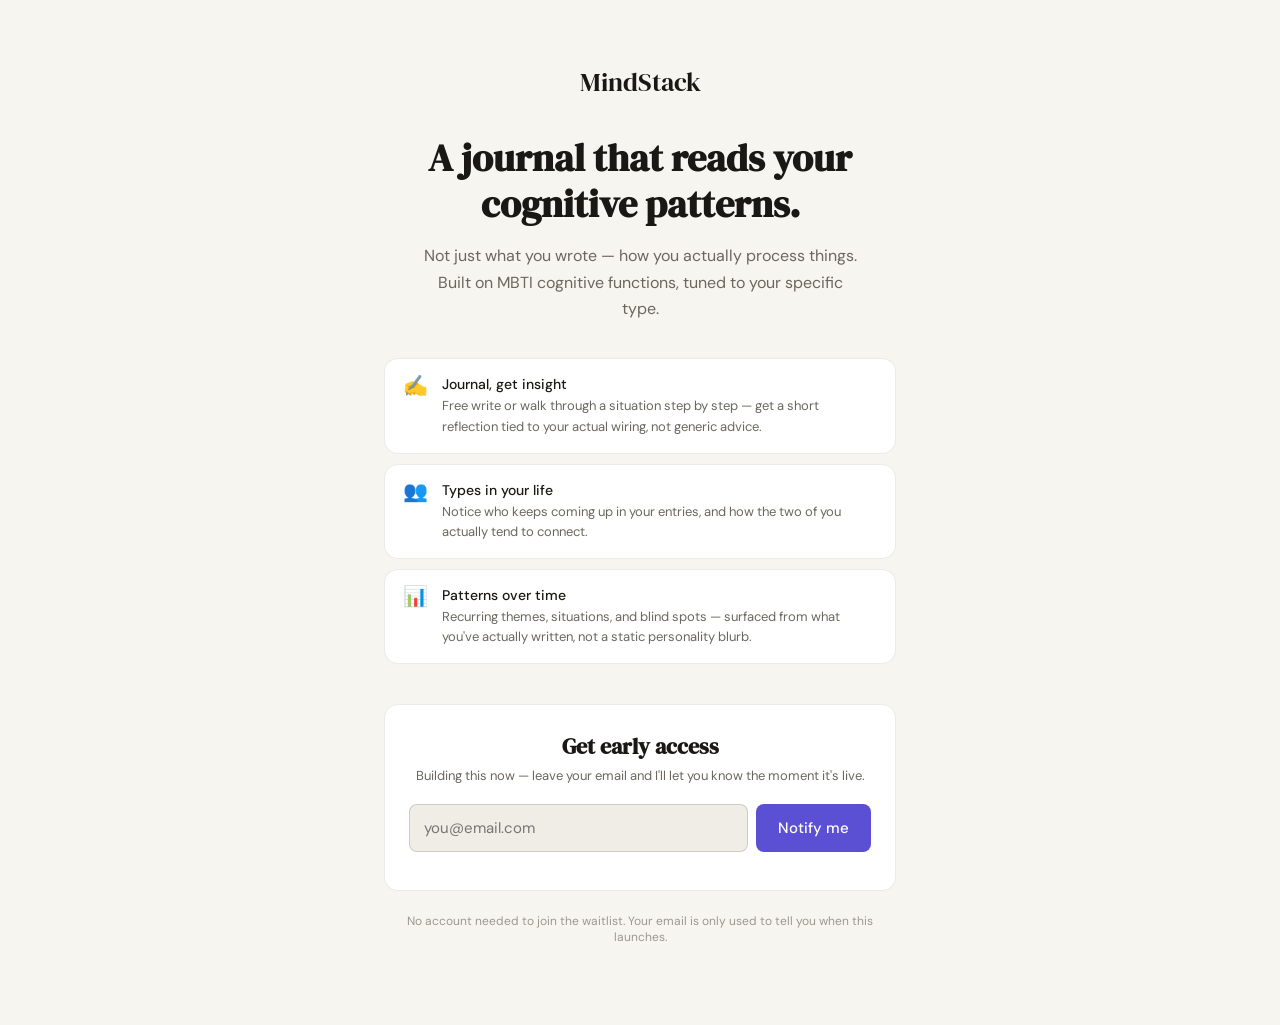
==== index.html @ 36e92bca "Rename Landing.html to index.html" ====
<!DOCTYPE html>
<html lang="en">
<head>
<meta charset="UTF-8">
<meta name="viewport" content="width=device-width, initial-scale=1.0">
<title>MindStack — a journal that reads your cognitive patterns</title>
<meta name="description" content="A journal that reads your cognitive patterns through MBTI, not just your words. Join the waitlist.">
<link href="https://fonts.googleapis.com/css2?family=DM+Serif+Display:ital@0;1&family=DM+Sans:opsz,wght@9..40,300;9..40,400;9..40,500&display=swap" rel="stylesheet">

<!-- ═══════════════════════════════════════════════════════════════════
     GOOGLE ANALYTICS (GA4)
     Replace G-XXXXXXXXXX with your real Measurement ID (Admin > Data
     Streams > your stream > Measurement ID, in GA4).
     ═══════════════════════════════════════════════════════════════════ -->
<!-- Google tag (gtag.js) -->
<script async src="https://www.googletagmanager.com/gtag/js?id=G-3L4Y2YZMB4"></script>
<script>
  window.dataLayer = window.dataLayer || [];
  function gtag(){dataLayer.push(arguments);}
  gtag('js', new Date());

  gtag('config', 'G-3L4Y2YZMB4');
</script>

<style>
:root{--bg:#F7F5F0;--surface:#FFF;--surface2:#F0EDE6;--border:rgba(0,0,0,.08);--border2:rgba(0,0,0,.14);
--text:#1A1814;--text2:#6B6760;--text3:#9B9890;--purple:#5B4FD4;--purple-l:#EAE8FA;--purple-m:#9B94E8;
--green:#2D7A4F;--green-l:#E8F5EE;--r:14px;--rs:8px;}
*{box-sizing:border-box;margin:0;padding:0}
body{font-family:'DM Sans',sans-serif;background:var(--bg);color:var(--text);min-height:100vh}
.serif{font-family:'DM Serif Display',serif}
.wrap{max-width:560px;margin:0 auto;padding:64px 24px 80px}
.logo{font-family:'DM Serif Display',serif;font-size:26px;margin-bottom:36px;text-align:center}
.hero h1{font-family:'DM Serif Display',serif;font-size:38px;line-height:1.2;text-align:center;margin-bottom:16px}
.hero p{font-size:16px;color:var(--text2);text-align:center;line-height:1.65;max-width:440px;margin:0 auto 36px}
.feature-row{display:flex;flex-direction:column;gap:10px;margin-bottom:40px}
.feature{background:var(--surface);border:.5px solid var(--border);border-radius:var(--r);padding:16px 18px;display:flex;gap:14px;align-items:flex-start}
.feature .icon{font-size:20px;flex-shrink:0;line-height:1}
.feature h3{font-size:14px;font-weight:500;margin-bottom:3px}
.feature p{font-size:13px;color:var(--text2);line-height:1.55}
.form-card{background:var(--surface);border:.5px solid var(--border);border-radius:var(--r);padding:26px 24px}
.form-card h2{font-family:'DM Serif Display',serif;font-size:22px;margin-bottom:6px;text-align:center}
.form-card .sub{font-size:13px;color:var(--text2);text-align:center;margin-bottom:20px}
#waitlist-form{display:flex;gap:8px}
#email-input{flex:1;border:.5px solid var(--border2);border-radius:var(--rs);padding:13px 14px;font-size:15px;font-family:'DM Sans',sans-serif;outline:none;background:var(--surface2);color:var(--text)}
#email-input:focus{border-color:var(--purple-m)}
#waitlist-form button{background:var(--purple);color:#fff;border:none;border-radius:var(--rs);padding:0 22px;font-size:15px;font-weight:500;font-family:'DM Sans',sans-serif;cursor:pointer;white-space:nowrap}
#waitlist-form button:hover{background:#4A3FC0}
#waitlist-form button:disabled{opacity:.5;cursor:not-allowed}
.msg{font-size:13px;text-align:center;margin-top:12px}
.msg.err{color:#C13030}
.msg.ok{color:var(--green)}
.success-state{display:none;text-align:center}
.success-state .check{width:44px;height:44px;border-radius:50%;background:var(--green-l);color:var(--green);display:flex;align-items:center;justify-content:center;font-size:22px;margin:0 auto 14px}
.success-state h2{font-family:'DM Serif Display',serif;font-size:20px;margin-bottom:6px}
.success-state p{font-size:13px;color:var(--text2)}
.footnote{font-size:12px;color:var(--text3);text-align:center;margin-top:22px}
@media (max-width:420px){#waitlist-form{flex-direction:column}}
</style>
</head>
<body>
<div class="wrap">
  <div class="logo">MindStack</div>

  <div class="hero">
    <h1>A journal that reads your cognitive patterns.</h1>
    <p>Not just what you wrote — how you actually process things. Built on MBTI cognitive functions, tuned to your specific type.</p>
  </div>

  <div class="feature-row">
    <div class="feature"><div class="icon">&#x270D;&#xFE0F;</div><div><h3>Journal, get insight</h3><p>Free write or walk through a situation step by step — get a short reflection tied to your actual wiring, not generic advice.</p></div></div>
    <div class="feature"><div class="icon">&#x1F465;</div><div><h3>Types in your life</h3><p>Notice who keeps coming up in your entries, and how the two of you actually tend to connect.</p></div></div>
    <div class="feature"><div class="icon">&#x1F4CA;</div><div><h3>Patterns over time</h3><p>Recurring themes, situations, and blind spots — surfaced from what you've actually written, not a static personality blurb.</p></div></div>
  </div>

  <div class="form-card">
    <div id="form-state">
      <h2 class="serif">Get early access</h2>
      <p class="sub">Building this now — leave your email and I'll let you know the moment it's live.</p>

      <!-- ═══════════════════════════════════════════════════════════
           FORMSPREE
           Replace YOUR_FORM_ID with the ID from your Formspree form
           (formspree.io → new form → copy the endpoint, it looks like
           https://formspree.io/f/abcdwxyz — the part after /f/ is the ID).
           ═══════════════════════════════════════════════════════════ -->
      <form id="waitlist-form" action="https://formspree.io/f/xzdnqgdr" method="POST">
        <input id="email-input" type="email" name="email" placeholder="you@email.com" required>
        <button type="submit" id="submit-btn">Notify me</button>
      </form>
      <div id="form-msg" class="msg"></div>
    </div>

    <div class="success-state" id="success-state">
      <div class="check">&#10003;</div>
      <h2 class="serif">You're on the list</h2>
      <p>I'll email you when MindStack is live. No spam before then.</p>
    </div>
  </div>

  <p class="footnote">No account needed to join the waitlist. Your email is only used to tell you when this launches.</p>
</div>

<script>
// Submits to Formspree via fetch so the page never reloads, and fires a
// GA4 event on success so you can see waitlist conversions in Analytics
// (Reports > Engagement > Events, or build a custom report).
var form = document.getElementById('waitlist-form');
var btn = document.getElementById('submit-btn');
var msg = document.getElementById('form-msg');

form.addEventListener('submit', function (e) {
  e.preventDefault();
  msg.textContent = '';
  msg.className = 'msg';
  btn.disabled = true;
  btn.textContent = 'Sending...';

  fetch(form.action, {
    method: 'POST',
    body: new FormData(form),
    headers: { 'Accept': 'application/json' }
  })
    .then(function (res) {
      if (res.ok) {
        document.getElementById('form-state').style.display = 'none';
        document.getElementById('success-state').style.display = 'block';
        if (typeof gtag === 'function') {
          gtag('event', 'sign_up', {
            method: 'waitlist',
            // Captures which UTM source drove this signup, if present
            // in the URL (e.g. ?utm_source=reddit).
            utm_source: new URLSearchParams(window.location.search).get('utm_source') || 'direct'
          });
        }
      } else {
        return res.json().then(function (data) {
          throw new Error((data.errors && data.errors[0] && data.errors[0].message) || 'Something went wrong.');
        });
      }
    })
    .catch(function (err) {
      msg.textContent = err.message || 'Could not submit right now — try again in a moment.';
      msg.className = 'msg err';
      btn.disabled = false;
      btn.textContent = 'Notify me';
    });
});

// Fires once per page load so GA shows you which channel (Reddit, Discord,
// etc.) is actually bringing people to the page, not just who signs up.
// This works automatically as long as you link out with UTM parameters
// (see notes below) — no code changes needed per channel.
if (typeof gtag === 'function') {
  gtag('event', 'landing_view', {
    utm_source: new URLSearchParams(window.location.search).get('utm_source') || 'direct',
    utm_medium: new URLSearchParams(window.location.search).get('utm_medium') || 'none'
  });
}
</script>
</body>
</html>
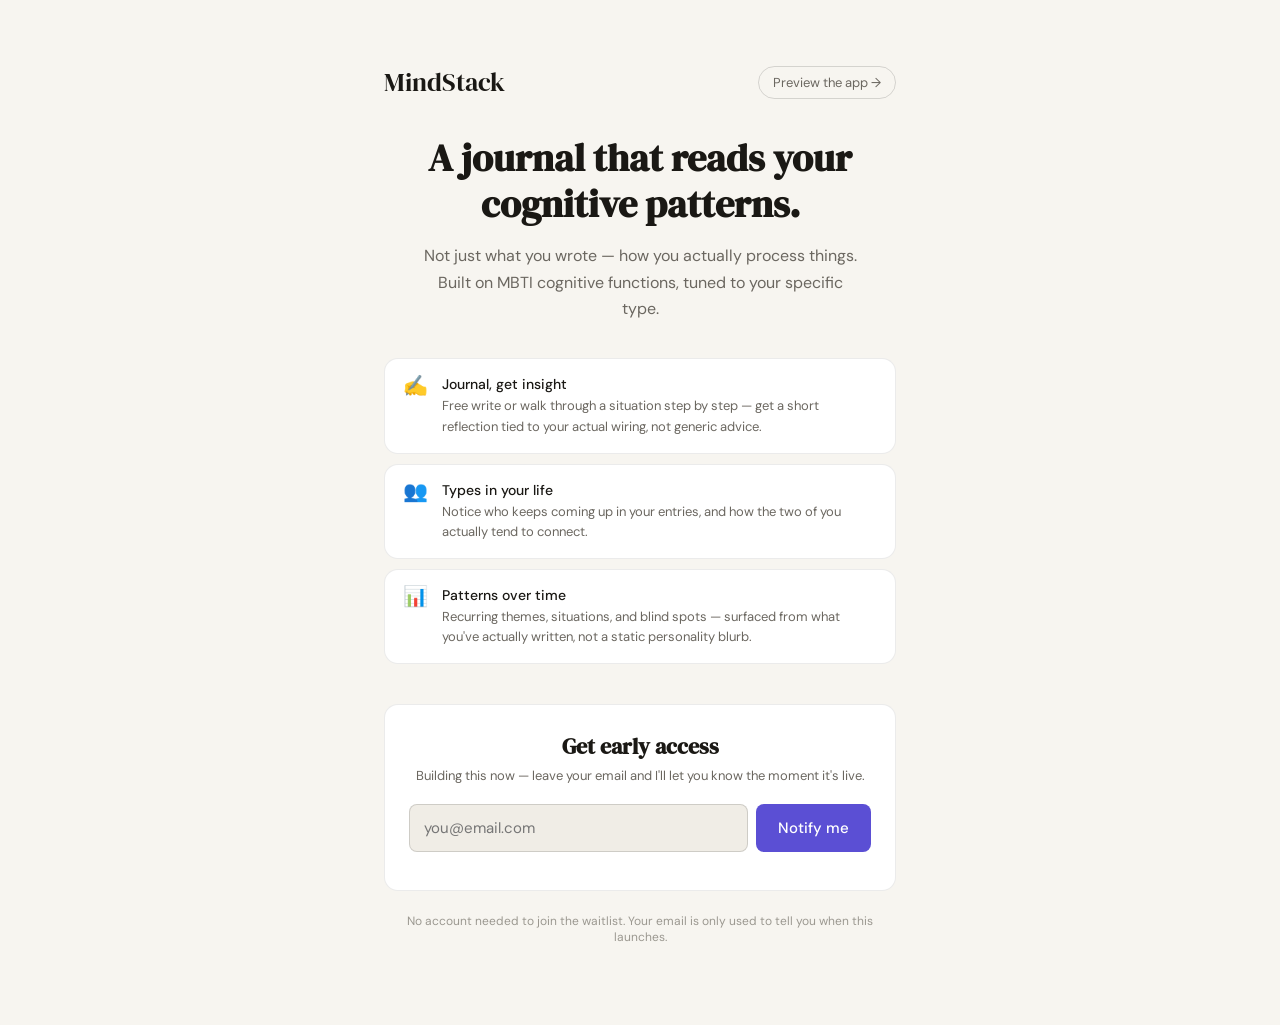
==== commit 68636d41: "Update index.html" ====
--- a/index.html
+++ b/index.html
@@ -13,15 +13,20 @@
      Streams > your stream > Measurement ID, in GA4).
      ═══════════════════════════════════════════════════════════════════ -->
 <!-- Google tag (gtag.js) -->
+
 <script async src="https://www.googletagmanager.com/gtag/js?id=G-3L4Y2YZMB4"></script>
+
 <script>
+
   window.dataLayer = window.dataLayer || [];
+
   function gtag(){dataLayer.push(arguments);}
+
   gtag('js', new Date());
 
   gtag('config', 'G-3L4Y2YZMB4');
+
 </script>
-
 <style>
 :root{--bg:#F7F5F0;--surface:#FFF;--surface2:#F0EDE6;--border:rgba(0,0,0,.08);--border2:rgba(0,0,0,.14);
 --text:#1A1814;--text2:#6B6760;--text3:#9B9890;--purple:#5B4FD4;--purple-l:#EAE8FA;--purple-m:#9B94E8;
@@ -30,7 +35,11 @@
 body{font-family:'DM Sans',sans-serif;background:var(--bg);color:var(--text);min-height:100vh}
 .serif{font-family:'DM Serif Display',serif}
 .wrap{max-width:560px;margin:0 auto;padding:64px 24px 80px}
-.logo{font-family:'DM Serif Display',serif;font-size:26px;margin-bottom:36px;text-align:center}
+.logo{font-family:'DM Serif Display',serif;font-size:26px}
+.top-row{display:flex;justify-content:space-between;align-items:center;margin-bottom:36px}
+.top-row .logo{margin-bottom:0}
+.preview-link{font-size:13px;color:var(--text2);text-decoration:none;border:.5px solid var(--border2);border-radius:20px;padding:7px 14px;transition:all .15s}
+.preview-link:hover{border-color:var(--purple-m);color:var(--purple);background:var(--purple-l)}
 .hero h1{font-family:'DM Serif Display',serif;font-size:38px;line-height:1.2;text-align:center;margin-bottom:16px}
 .hero p{font-size:16px;color:var(--text2);text-align:center;line-height:1.65;max-width:440px;margin:0 auto 36px}
 .feature-row{display:flex;flex-direction:column;gap:10px;margin-bottom:40px}
@@ -60,7 +69,10 @@
 </head>
 <body>
 <div class="wrap">
-  <div class="logo">MindStack</div>
+  <div class="top-row">
+    <div class="logo">MindStack</div>
+    <a class="preview-link" href="./app/">Preview the app &rarr;</a>
+  </div>
 
   <div class="hero">
     <h1>A journal that reads your cognitive patterns.</h1>
